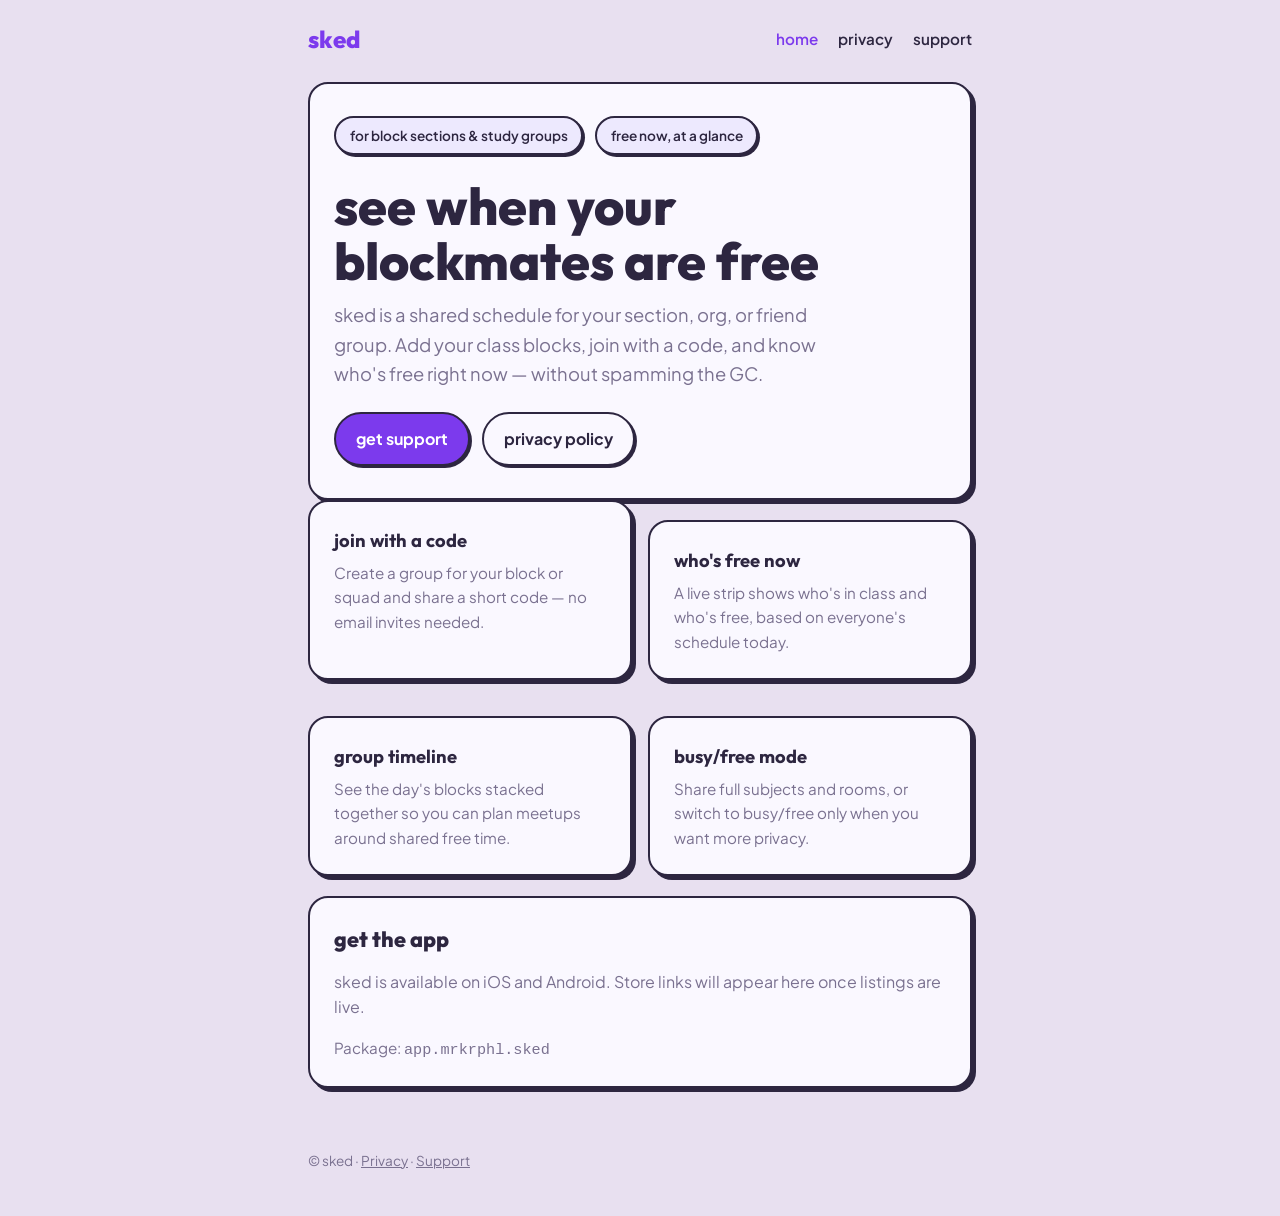
==== index.html @ 01101cfd "Add sked marketing, privacy, and support pages for store submissions. GitHub Pages site for App Stor" ====
<!DOCTYPE html>
<html lang="en">
  <head>
    <meta charset="utf-8" />
    <meta name="viewport" content="width=device-width, initial-scale=1" />
    <meta
      name="description"
      content="sked — see when your blockmates are free. Shared class schedules for student groups."
    />
    <title>sked — see when your blockmates are free</title>
    <link rel="preconnect" href="https://fonts.googleapis.com" />
    <link rel="preconnect" href="https://fonts.gstatic.com" crossorigin />
    <link
      href="https://fonts.googleapis.com/css2?family=Outfit:wght@700;800&family=Plus+Jakarta+Sans:wght@400;600;700&display=swap"
      rel="stylesheet"
    />
    <link rel="stylesheet" href="styles.css" />
  </head>
  <body>
    <header class="site-header">
      <a class="brand" href="index.html">sked</a>
      <nav class="nav" aria-label="Primary">
        <a href="index.html" aria-current="page">home</a>
        <a href="privacy.html">privacy</a>
        <a href="support.html">support</a>
      </nav>
    </header>

    <main>
      <section class="card hero">
        <div class="chip-row">
          <span class="chip">for block sections &amp; study groups</span>
          <span class="chip">free now, at a glance</span>
        </div>
        <h1>see when your blockmates are free</h1>
        <p class="tagline">
          sked is a shared schedule for your section, org, or friend group. Add your class blocks,
          join with a code, and know who's free right now — without spamming the GC.
        </p>
        <div class="cta-row">
          <a class="button" href="support.html">get support</a>
          <a class="button secondary" href="privacy.html">privacy policy</a>
        </div>
      </section>

      <section class="feature-grid">
        <article class="card feature">
          <h2>join with a code</h2>
          <p>Create a group for your block or squad and share a short code — no email invites needed.</p>
        </article>
        <article class="card feature">
          <h2>who's free now</h2>
          <p>A live strip shows who's in class and who's free, based on everyone's schedule today.</p>
        </article>
        <article class="card feature">
          <h2>group timeline</h2>
          <p>See the day's blocks stacked together so you can plan meetups around shared free time.</p>
        </article>
        <article class="card feature">
          <h2>busy/free mode</h2>
          <p>Share full subjects and rooms, or switch to busy/free only when you want more privacy.</p>
        </article>
      </section>

      <section class="card" style="margin-top: 1.25rem">
        <h2 class="page-title" style="font-size: 1.35rem; margin-bottom: 0.75rem">get the app</h2>
        <p class="lead" style="margin-bottom: 1rem">
          sked is available on iOS and Android. Store links will appear here once listings are live.
        </p>
        <p style="margin: 0; color: var(--muted); font-size: 0.95rem">
          Package: <code>app.mrkrphl.sked</code>
        </p>
      </section>
    </main>

    <footer class="site-footer">
      <p>
        &copy; sked ·
        <a href="privacy.html">Privacy</a> ·
        <a href="support.html">Support</a>
      </p>
    </footer>
  </body>
</html>
---- styles.css ----
:root {
  --canvas: #e8e0f0;
  --surface: #faf8ff;
  --ink: #2d2640;
  --muted: #7a7190;
  --accent: #7c3aed;
  --accent-light: #ede9fe;
  --positive: #16a34a;
  --shadow: 4px 4px 0 var(--ink);
  --shadow-sm: 2px 2px 0 var(--ink);
  --radius: 20px;
  --radius-pill: 999px;
  --max: 44rem;
}

* {
  box-sizing: border-box;
}

body {
  margin: 0;
  font-family: 'Plus Jakarta Sans', system-ui, sans-serif;
  line-height: 1.6;
  color: var(--ink);
  background: var(--canvas);
}

a {
  color: var(--accent);
}

a:hover {
  text-decoration: none;
}

.site-header {
  max-width: var(--max);
  margin: 0 auto;
  padding: 1.25rem 1.25rem 0;
  display: flex;
  align-items: center;
  justify-content: space-between;
  gap: 1rem;
}

.brand {
  font-family: Outfit, system-ui, sans-serif;
  font-weight: 800;
  font-size: 1.5rem;
  text-decoration: none;
  color: var(--accent);
  text-transform: lowercase;
}

.nav {
  display: flex;
  flex-wrap: wrap;
  gap: 0.75rem 1.25rem;
  font-size: 0.95rem;
  font-weight: 600;
}

.nav a {
  color: var(--ink);
  text-decoration: none;
}

.nav a[aria-current='page'] {
  color: var(--accent);
}

main {
  max-width: var(--max);
  margin: 0 auto;
  padding: 1.5rem 1.25rem 3rem;
}

.card {
  background: var(--surface);
  border: 2px solid var(--ink);
  border-radius: var(--radius);
  box-shadow: var(--shadow);
  padding: 1.5rem;
}

.card + .card {
  margin-top: 1.25rem;
}

.hero {
  padding: 2rem 1.5rem;
}

.hero h1 {
  font-family: Outfit, system-ui, sans-serif;
  font-weight: 800;
  font-size: clamp(2.25rem, 6vw, 3.25rem);
  line-height: 1.05;
  margin: 0 0 0.75rem;
  text-transform: lowercase;
}

.hero .tagline {
  font-size: 1.15rem;
  color: var(--muted);
  margin: 0 0 1.5rem;
  max-width: 32rem;
}

.chip-row {
  display: flex;
  flex-wrap: wrap;
  gap: 0.75rem;
  margin-bottom: 1.5rem;
}

.chip {
  display: inline-block;
  padding: 0.4rem 0.85rem;
  border: 2px solid var(--ink);
  border-radius: var(--radius-pill);
  background: var(--accent-light);
  font-size: 0.85rem;
  font-weight: 600;
  box-shadow: var(--shadow-sm);
}

.cta-row {
  display: flex;
  flex-wrap: wrap;
  gap: 0.75rem;
}

.button {
  display: inline-block;
  padding: 0.75rem 1.25rem;
  border: 2px solid var(--ink);
  border-radius: var(--radius-pill);
  background: var(--accent);
  color: #fff;
  font-weight: 700;
  text-decoration: none;
  box-shadow: var(--shadow-sm);
}

.button.secondary {
  background: var(--surface);
  color: var(--ink);
}

.feature-grid {
  display: grid;
  gap: 1rem;
}

@media (min-width: 640px) {
  .feature-grid {
    grid-template-columns: repeat(2, 1fr);
  }
}

.feature h2 {
  font-family: Outfit, system-ui, sans-serif;
  font-size: 1.15rem;
  margin: 0 0 0.35rem;
}

.feature p {
  margin: 0;
  color: var(--muted);
  font-size: 0.95rem;
}

.page-title {
  font-family: Outfit, system-ui, sans-serif;
  font-weight: 800;
  font-size: 2rem;
  margin: 0 0 0.5rem;
  text-transform: lowercase;
}

.lead {
  color: var(--muted);
  margin: 0 0 1.5rem;
}

.prose h2 {
  font-family: Outfit, system-ui, sans-serif;
  font-size: 1.15rem;
  margin: 1.75rem 0 0.5rem;
}

.prose p,
.prose li {
  color: var(--ink);
}

.prose ul {
  padding-left: 1.25rem;
}

.prose li + li {
  margin-top: 0.35rem;
}

.meta {
  font-size: 0.85rem;
  color: var(--muted);
  margin-top: 2rem;
}

.site-footer {
  max-width: var(--max);
  margin: 0 auto;
  padding: 0 1.25rem 2rem;
  font-size: 0.85rem;
  color: var(--muted);
}

.site-footer a {
  color: var(--muted);
}
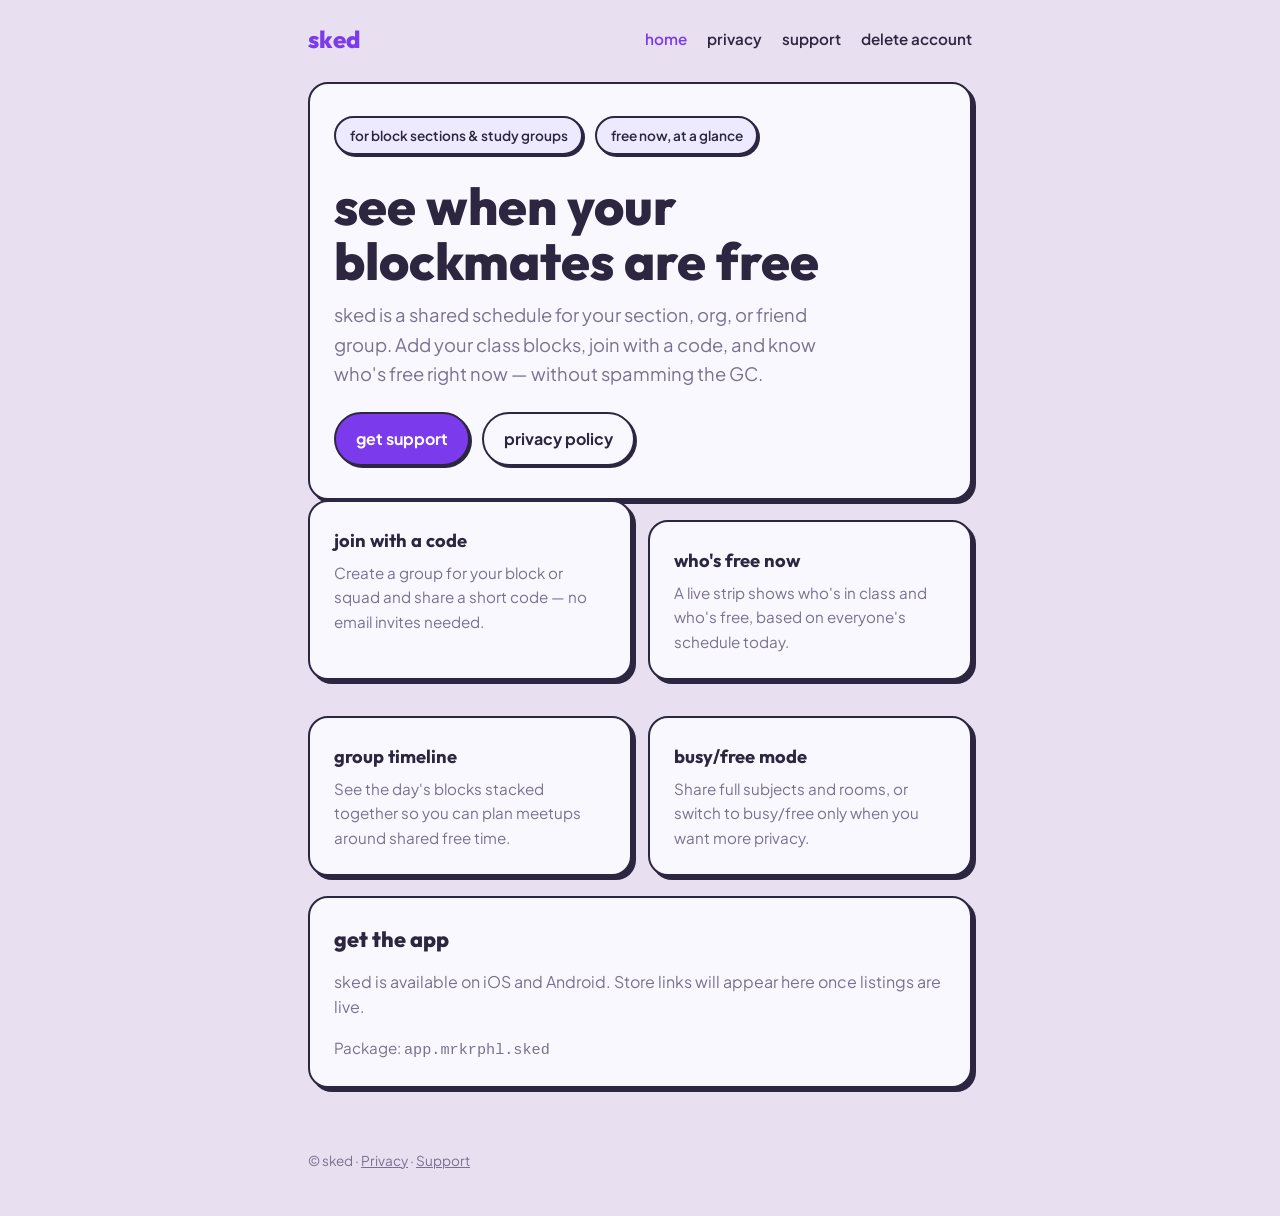
==== commit 1ea99793: "Add account deletion page for Play and App Store compliance. Users can request permanent account del" ====
--- a/index.html
+++ b/index.html
@@ -23,6 +23,7 @@
         <a href="index.html" aria-current="page">home</a>
         <a href="privacy.html">privacy</a>
         <a href="support.html">support</a>
+        <a href="delete-account.html">delete account</a>
       </nav>
     </header>
 
